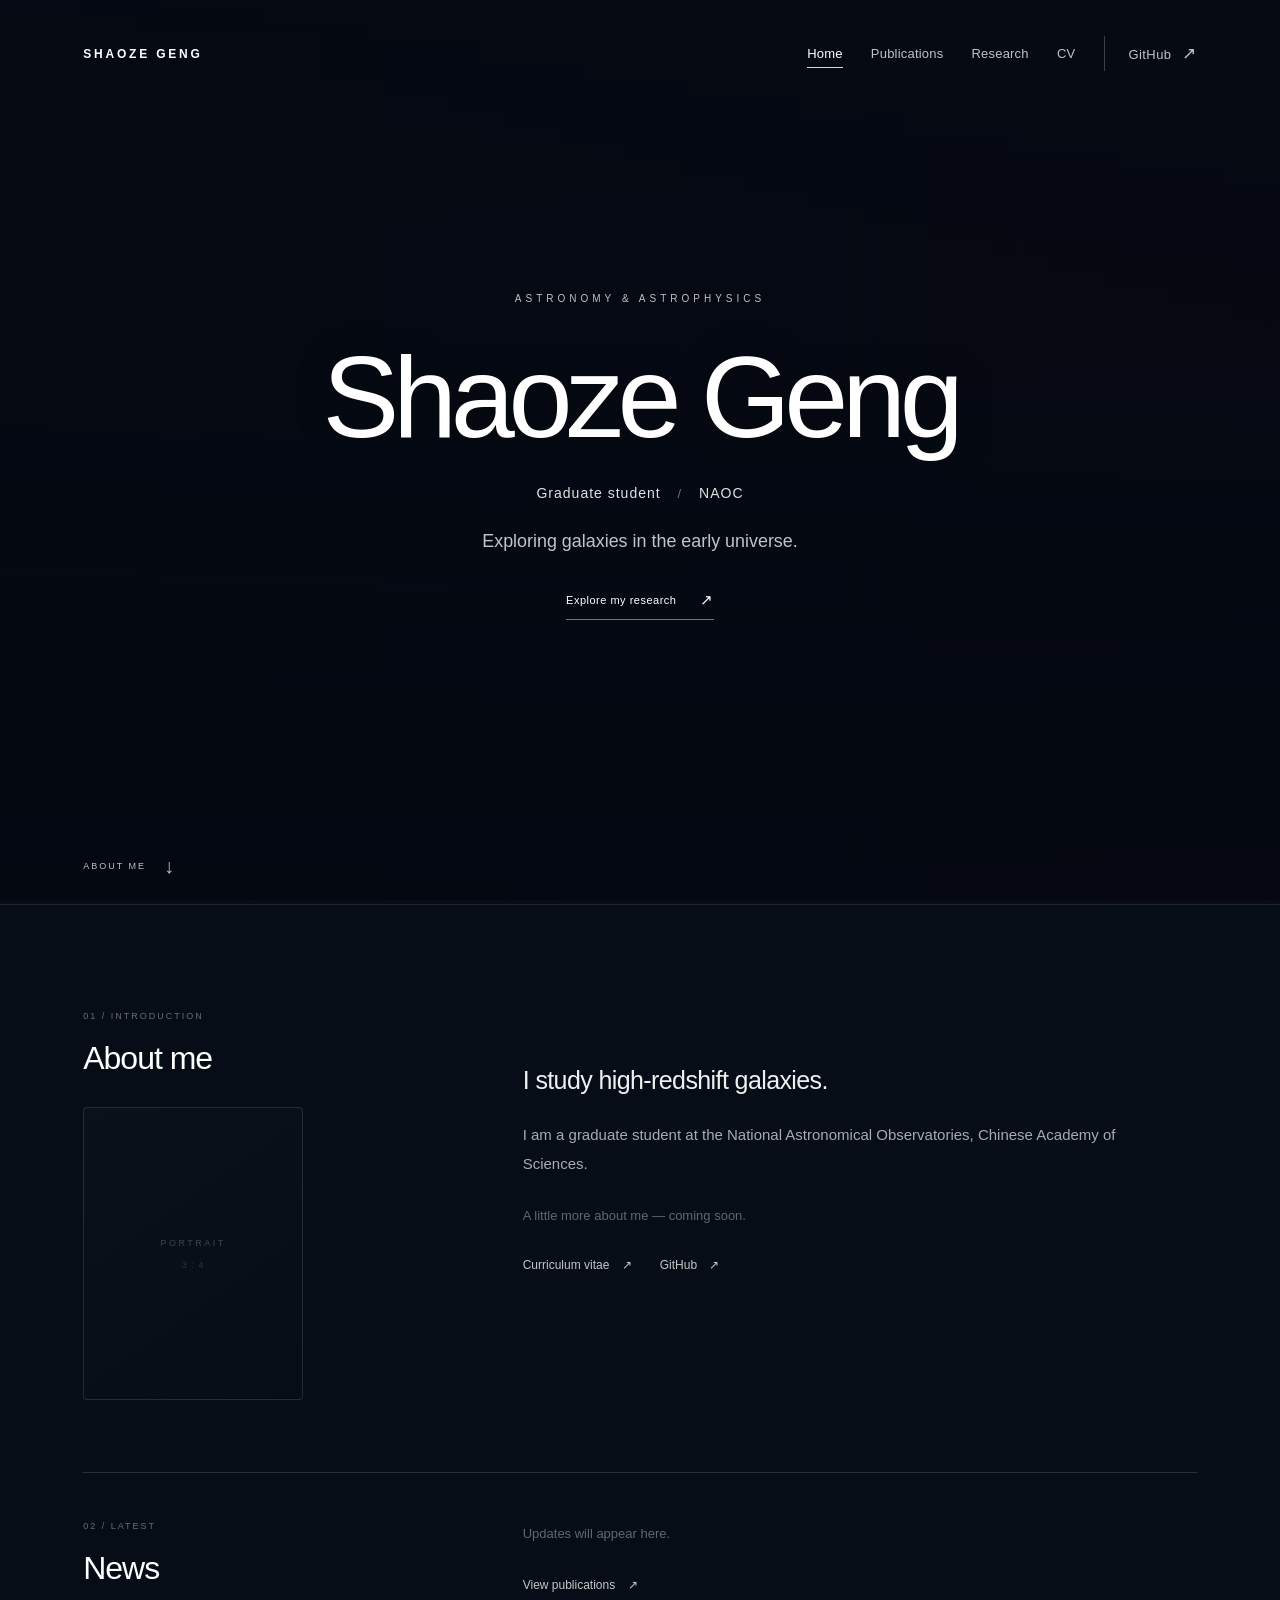
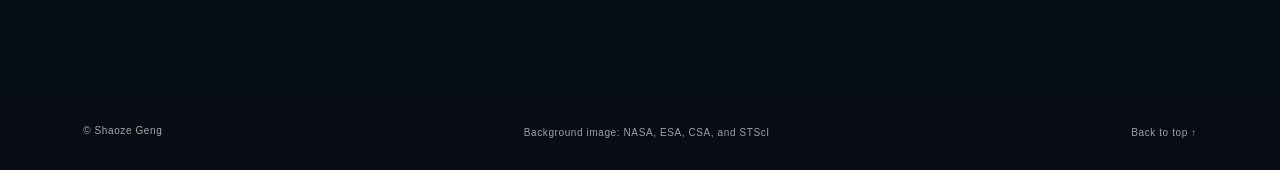
==== index.html @ b5fac6aa "Add files via upload" ====
<!doctype html>
<html lang="en">
<head>
  <meta charset="utf-8">
  <meta name="viewport" content="width=device-width, initial-scale=1">
  <meta name="theme-color" content="#080c15">
  <meta name="description" content="Shaoze Geng — graduate student at NAOC, studying high-redshift galaxies.">
  <title>Shaoze Geng | NAOC</title>
  <link rel="preload" as="image" href="images/webb-deep-field.jpg">
  <link rel="stylesheet" href="style.css">
</head>
<body class="home-page">
  <div class="background" aria-hidden="true"></div>
  <div class="shade" aria-hidden="true"></div>
  <div class="page">
    <header class="topbar" id="home-top">
      <a class="site-name" href="./" aria-label="Shaoze Geng homepage">SHAOZE GENG</a>
      <nav class="navigation" aria-label="Main navigation">
        <a href="./" aria-current="page">Home</a>
        <a href="publications.html">Publications</a>
        <a href="research.html">Research</a>
        <a href="cv.html">CV</a>
        <a class="github" href="https://github.com/Shaoze6563">GitHub <span aria-hidden="true">↗</span></a>
      </nav>
    </header>
    <main id="main" class="home-main">
      <section class="home-hero" aria-labelledby="home-name">
        <div class="hero-identity">
          <p class="eyebrow">ASTRONOMY &amp; ASTROPHYSICS</p>
          <h1 id="home-name">Shaoze Geng</h1>
          <p class="hero-role">Graduate student <span aria-hidden="true">/</span> NAOC</p>
          <!-- Optional: replace this sentence with your own one-line introduction. -->
          <p class="hero-statement">Exploring galaxies in the early universe.</p>
          <a class="hero-research-link" href="research.html">Explore my research <span aria-hidden="true">↗</span></a>
        </div>
        <div class="hero-bottom">
          <a class="scroll-link" href="#about">ABOUT ME <span aria-hidden="true">↓</span></a>
        </div>
      </section>
      <div class="home-details">
        <section class="home-detail-row" id="about" aria-labelledby="about-title">
          <div class="detail-heading">
            <p class="eyebrow">01 / INTRODUCTION</p>
            <h2 id="about-title">About me</h2>
            <div class="portrait-slot" role="img" aria-label="Reserved space for a portrait photograph">
              <!-- To add your portrait: save it as images/portrait.jpg, replace
                   the portrait-placeholder span below with:
                   <img src="images/portrait.jpg" alt="Shaoze Geng" width="600" height="800" loading="lazy"> -->
              <span class="portrait-placeholder"><span>PORTRAIT</span><span>3 : 4</span></span>
            </div>
          </div>
          <div class="detail-body">
            <p class="about-lead">I study high-redshift galaxies.</p>
            <p>I am a graduate student at the National Astronomical Observatories, Chinese Academy of Sciences.</p>
            <!-- Replace the following placeholder with your biography, education,
                 advisor, interests, or anything you would like visitors to know. -->
            <p class="editable-placeholder">A little more about me — coming soon.</p>
            <div class="academic-links" aria-label="Academic links">
              <a href="cv.html">Curriculum vitae <span aria-hidden="true">↗</span></a>
              <a href="https://github.com/Shaoze6563">GitHub <span aria-hidden="true">↗</span></a>
              <!-- Optional: add Email, Google Scholar, ORCID, and NASA ADS links
                   here when you have the real addresses. -->
            </div>
          </div>
        </section>
        <section class="home-detail-row news-row" aria-labelledby="news-title">
          <div class="detail-heading"><p class="eyebrow">02 / LATEST</p><h2 id="news-title">News</h2></div>
          <div class="detail-body">
            <!-- Replace this paragraph with dated news entries.
                 Example structure (fill with real information):
                 <article class="news-entry"><time datetime="YYYY-MM">Month YYYY</time><p>Your update.</p></article> -->
            <p class="editable-placeholder news-placeholder">Updates will appear here.</p>
            <a class="text-link" href="publications.html">View publications <span aria-hidden="true">↗</span></a>
          </div>
        </section>
      </div>
    </main>
    <footer class="home-footer">
      <span class="footer-name">© Shaoze Geng</span>
      <a class="background-credit" href="https://esawebb.org/images/weic2209a/">Background image: NASA, ESA, CSA, and STScI</a>
      <a href="#home-top">Back to top ↑</a>
    </footer>
  </div>
</body>
</html>
---- style.css ----
:root{color-scheme:dark;font-family:Arial,Helvetica,-apple-system,BlinkMacSystemFont,"Segoe UI",sans-serif;color:#fff;background:#080c15;font-synthesis:none;-webkit-font-smoothing:antialiased}
*{box-sizing:border-box}html,body{margin:0;min-height:100%;width:100%}body{position:relative}a{color:inherit;text-decoration:none}a:focus-visible{outline:2px solid #fff;outline-offset:8px}a:hover{opacity:.75}.background,.shade{position:fixed;inset:0;pointer-events:none}.background{background:url("images/webb-deep-field.jpg") center 48%/cover no-repeat}.shade{background:linear-gradient(90deg,rgba(3,7,16,.8) 0%,rgba(3,7,16,.49) 42%,rgba(3,7,16,.1) 100%),linear-gradient(0deg,rgba(3,7,16,.65),transparent 24%,transparent 86%,rgba(3,7,16,.28))}.page{position:relative;min-height:100svh;padding:0 clamp(28px,6.5vw,120px);display:grid;grid-template-rows:auto 1fr auto}.topbar{display:flex;justify-content:space-between;align-items:center;gap:24px;padding:36px 0}.site-name{font-size:12px;font-weight:600;letter-spacing:2.8px}.github{font-size:13px;letter-spacing:.4px}.github span{margin-left:14px;font-size:17px}main{align-self:center;padding:70px 0 90px;max-width:1100px}.eyebrow{font-size:11px;font-weight:500;letter-spacing:3.4px;margin:0 0 26px;color:rgba(255,255,255,.77)}h1{font-size:clamp(64px,8.4vw,142px);font-weight:500;line-height:1.08;letter-spacing:-.065em;margin:0 0 30px}.period{color:rgba(255,255,255,.65)}.position{font-size:clamp(19px,1.65vw,27px);font-weight:400;letter-spacing:-.3px;margin:0 0 17px}.affiliation{font-size:clamp(14px,1.1vw,17px);color:rgba(255,255,255,.74);line-height:1.8;margin:0}.research{display:flex;align-items:center;gap:17px;margin-top:35px}.research .line{width:35px;height:1px;background:rgba(255,255,255,.7)}.research p{font-size:14px;letter-spacing:1px;margin:0;color:rgba(255,255,255,.9)}footer{padding:22px 0 28px;display:flex;align-items:flex-end;justify-content:space-between;gap:25px;color:rgba(255,255,255,.65);font-size:10px;letter-spacing:.6px}.footer-name{padding-bottom:2px}.credit{display:flex;flex-direction:column;text-align:right;gap:6px;line-height:1.5}.credit>span:first-child{color:rgba(255,255,255,.85)}.credit>span:last-child{font-size:9px}.credit>span:last-child span{margin-left:5px}
@media(min-width:1500px){.background{background-position:center 43%}}
@media(max-width:600px){.page{padding:0 26px}.topbar{padding:27px 0}.site-name{font-size:10px;letter-spacing:2px}.github{font-size:12px}.github span{margin-left:8px}main{padding:70px 0 85px}.eyebrow{font-size:9px;letter-spacing:2.3px;margin-bottom:24px}h1{font-size:clamp(48px,11vw,66px);letter-spacing:-.06em;margin-bottom:26px}.position{font-size:19px;line-height:1.5}.affiliation{font-size:13px;line-height:1.85}.research{margin-top:29px;gap:12px}.research p{font-size:12px;letter-spacing:.6px}.research .line{width:24px}.background{background-position:56% center}.shade{background:linear-gradient(90deg,rgba(3,7,16,.67),rgba(3,7,16,.25)),linear-gradient(0deg,rgba(3,7,16,.85),transparent 33%,rgba(3,7,16,.14))}footer{font-size:9px;padding-bottom:22px;gap:16px}.credit{max-width:210px;font-size:9px;letter-spacing:0}.credit>span:last-child{font-size:8px}}
@media(max-height:550px) and (min-width:601px){.topbar{padding:22px 0}main{padding:25px 0}h1{font-size:68px;margin-bottom:18px}.eyebrow{margin-bottom:16px}.research{margin-top:20px}}

/* Shared navigation and interior pages. */
.navigation{display:flex;align-items:center;gap:clamp(18px,2.2vw,36px);font-size:13px;letter-spacing:.2px}.navigation>a{position:relative;padding:7px 0;color:rgba(255,255,255,.75);white-space:nowrap}.navigation>a[aria-current="page"]{color:#fff}.navigation>a[aria-current="page"]:after{content:"";position:absolute;bottom:0;left:0;width:100%;height:1px;background:rgba(255,255,255,.85)}.navigation .github{border-left:1px solid #ffffff38;padding-left:24px}.navigation .github span{margin-left:7px}.inner-page .shade{background:linear-gradient(90deg,rgba(3,7,16,.92),rgba(3,7,16,.79) 65%,rgba(3,7,16,.65))}.document{align-self:start;width:100%;max-width:1020px;padding:68px 0 90px}.document h1{font-size:clamp(46px,6.6vw,94px);letter-spacing:-.055em;line-height:1.1;margin-bottom:22px;overflow-wrap:break-word}.page-intro{font-size:16px;line-height:1.8;color:#ffffffb8;margin:0 0 54px}.content-section{display:grid;grid-template-columns:50px minmax(0,1fr);gap:22px;padding:30px 0 34px;border-top:1px solid #ffffff29}.section-index{font-size:11px;letter-spacing:1px;color:#ffffff73;padding-top:7px}.section-content h2{font-size:24px;font-weight:400;line-height:1.4;letter-spacing:-.4px;margin:0 0 16px}.section-content p{font-size:15px;line-height:1.95;color:#ffffffc2;max-width:720px;margin:0 0 12px}.section-content .eyebrow{font-size:9px;letter-spacing:2px;color:#ffffff80;margin:0 0 12px}.section-content .secondary-text{font-size:13px;color:#ffffff8f}.section-content .pending,.pending{font-size:14px;line-height:1.9;color:#ffffff8f}.document-note{padding-top:20px;border-top:1px solid #ffffff29;margin:0}
@media(max-width:1000px){.topbar{flex-wrap:wrap;gap:20px}.navigation{gap:23px}.navigation .github{padding-left:18px}}
@media(max-width:700px){.topbar{align-items:flex-start;flex-direction:column;padding:27px 0 18px;gap:18px}.navigation{width:100%;gap:clamp(12px,3.6vw,24px);font-size:12px;flex-wrap:wrap}.navigation .github{border:0;padding-left:0;margin-left:auto}.navigation .github span{font-size:14px;margin-left:3px}.document{padding:48px 0 65px}.document h1{font-size:clamp(40px,8.4vw,59px)}.page-intro{font-size:14px;margin-bottom:38px}.content-section{grid-template-columns:26px minmax(0,1fr);gap:12px;padding:25px 0 28px}.section-content h2{font-size:21px}.section-content p{font-size:14px}.section-content .secondary-text{font-size:12px}}
@media(max-width:360px){.navigation{gap:14px}.navigation .github{margin-left:0}.document h1{font-size:37px}}

/* Home: a full-screen introduction, followed by a quiet academic overview. */
html{scroll-behavior:smooth;scroll-padding-top:32px}.home-page .page{display:block}.home-page .shade{background:linear-gradient(180deg,rgba(3,7,16,.32),rgba(3,7,16,.38) 40%,rgba(3,7,16,.68)),linear-gradient(90deg,rgba(3,7,16,.15),rgba(3,7,16,.1))}.home-page .topbar{min-height:103px}.home-main{padding:0;max-width:none;align-self:initial}.home-hero{position:relative;min-height:calc(100svh - 103px);display:grid;grid-template-rows:1fr auto}.hero-identity{align-self:center;text-align:center;padding:55px 0 85px}.hero-identity .eyebrow{font-size:10px;letter-spacing:4px;margin-bottom:30px;color:#ffffffbd}.hero-identity h1{font-size:clamp(68px,9vw,144px);font-weight:400;letter-spacing:-.055em;line-height:1.1;margin:0 0 24px;text-shadow:0 2px 35px #00000040}.hero-role{font-size:14px;letter-spacing:1px;color:#ffffffe0;margin:0 0 25px}.hero-role span{display:inline-block;margin:0 12px;color:#ffffff6e;font-size:13px}.hero-statement{font-size:clamp(16px,1.4vw,21px);font-weight:400;line-height:1.7;color:#ffffffc2;margin:0 auto 34px;max-width:440px}.hero-research-link{font-size:11px;letter-spacing:.5px;display:inline-flex;align-items:center;gap:24px;border-bottom:1px solid #ffffff6b;padding-bottom:10px}.hero-research-link span{font-size:15px}.hero-bottom{display:flex;justify-content:space-between;align-items:flex-end;gap:20px;padding:20px 0 28px}.scroll-link{font-size:9px;letter-spacing:2px;display:flex;align-items:center;gap:18px;color:#ffffffbf}.scroll-link span{font-size:20px;line-height:1}.hero-bottom .credit{font-size:9px;color:#ffffffb3;letter-spacing:.3px}.hero-bottom .credit>span:last-child{font-size:8px}.home-details{background:#080e18f2;margin:0 calc(-1 * clamp(28px,6.5vw,120px));padding:40px clamp(28px,6.5vw,120px) 32px;border-top:1px solid #ffffff17}.home-detail-row{display:grid;grid-template-columns:1fr 1.8fr;gap:65px;max-width:1200px;margin:0 auto;padding:66px 0 72px}.detail-heading .eyebrow{font-size:9px;letter-spacing:2px;color:#ffffff66;margin:0 0 19px}.detail-heading h2{font-size:32px;font-weight:400;letter-spacing:-1px;margin:0}.detail-body{max-width:640px}.detail-body>p{font-size:15px;line-height:1.95;color:#ffffffa6;margin:0 0 18px}.detail-body .about-lead{font-size:25px;line-height:1.5;letter-spacing:-.6px;color:#fffffff0;margin-bottom:20px}.detail-body .editable-placeholder{font-size:13px;color:#ffffff5e;margin-top:25px}.academic-links{display:flex;flex-wrap:wrap;gap:28px;margin-top:30px}.academic-links a,.text-link{font-size:12px;color:#ffffffc2}.academic-links span,.text-link span{margin-left:9px}.news-row{border-top:1px solid #ffffff24;padding-top:48px}.detail-body .news-placeholder{margin-top:0;margin-bottom:28px}.news-entry{display:grid;grid-template-columns:100px 1fr;gap:20px;font-size:14px;line-height:1.8;margin-bottom:22px}.news-entry time{font-size:12px;color:#ffffff73}.news-entry p{margin:0;color:#ffffffbf}.home-footer{padding:28px 0 32px}.home-footer a{font-size:10px;color:#ffffff9c}
@media(max-width:700px){.home-page .topbar{min-height:116px}.home-hero{min-height:calc(100svh - 116px)}.hero-identity{padding:50px 0 65px}.hero-identity h1{font-size:clamp(48px,10.5vw,74px);margin-bottom:22px}.hero-identity .eyebrow{font-size:8px;letter-spacing:2.7px;margin-bottom:25px}.hero-role{font-size:12px;letter-spacing:.5px;margin-bottom:22px}.hero-statement{font-size:16px;max-width:290px;margin-bottom:30px}.hero-bottom{padding-bottom:24px}.scroll-link{font-size:8px;letter-spacing:1.3px;gap:12px}.hero-bottom .credit{max-width:200px;font-size:8px}.hero-bottom .credit>span:last-child{font-size:7px}.home-details{margin:0 calc(-1 * clamp(28px,6.5vw,120px));padding-top:12px;padding-bottom:18px}.home-detail-row{grid-template-columns:1fr;gap:30px;padding:44px 0}.detail-heading h2{font-size:28px}.detail-heading .eyebrow{margin-bottom:13px}.detail-body .about-lead{font-size:23px}.detail-body>p{font-size:14px}.academic-links{gap:25px}.news-entry{grid-template-columns:75px 1fr;gap:14px}}
@media(max-width:600px){.home-details{margin-left:-26px;margin-right:-26px;padding-left:26px;padding-right:26px}}
@media(max-height:550px) and (min-width:701px){.hero-identity{padding:30px 0}.hero-identity h1{font-size:70px;margin-bottom:18px}.hero-identity .eyebrow{margin-bottom:20px}.hero-role{margin-bottom:16px}.hero-statement{margin-bottom:20px}}
@media(prefers-reduced-motion:reduce){html{scroll-behavior:auto}}

/* Reserved portrait space in About me; replace the placeholder with an img. */
.portrait-slot{width:100%;max-width:220px;aspect-ratio:3/4;margin-top:30px;border:1px solid #ffffff1c;border-radius:4px;overflow:hidden;background:linear-gradient(145deg,#ffffff05,#ffffff01);display:grid;place-items:center}.portrait-placeholder{display:flex;flex-direction:column;align-items:center;gap:12px;color:#ffffff38;font-size:9px;letter-spacing:2.5px}.portrait-placeholder>span:last-child{font-size:9px;letter-spacing:1px;color:#ffffff26}.portrait-slot img{display:block;width:100%;height:100%;object-fit:cover;object-position:center}.home-detail-row#about .detail-body{padding-top:51px}@media(max-width:700px){.portrait-slot{max-width:180px;margin-top:24px}.home-detail-row#about .detail-body{padding-top:0}}
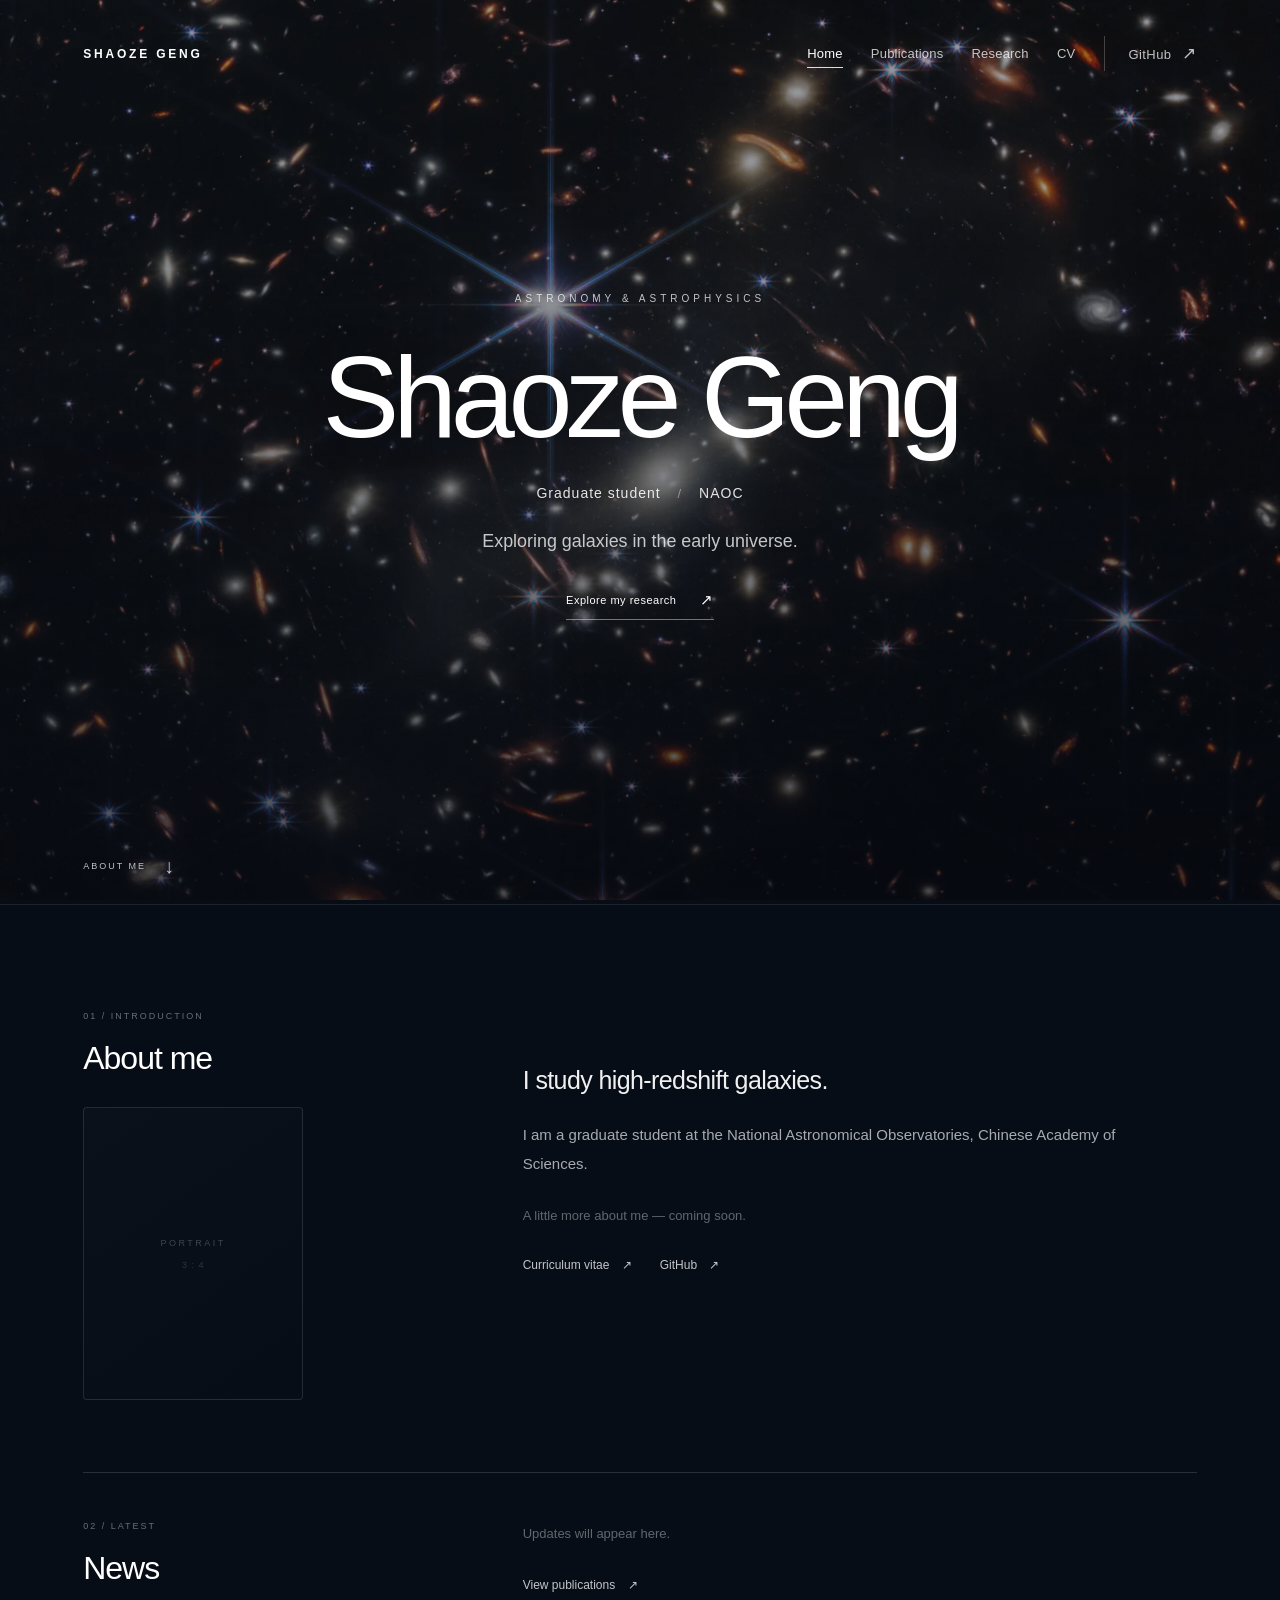
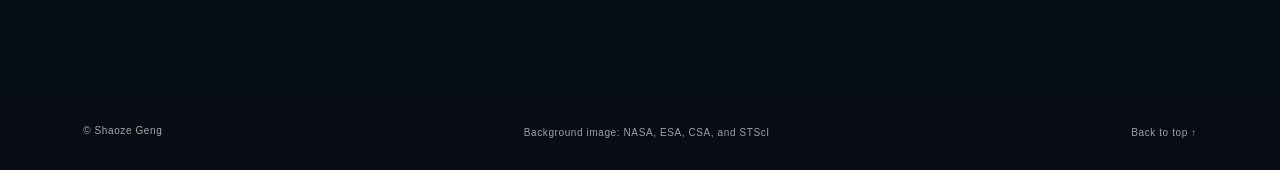
==== commit a71f9bf1: "Add files via upload" ====
--- a/index.html
+++ b/index.html
@@ -6,7 +6,8 @@
   <meta name="theme-color" content="#080c15">
   <meta name="description" content="Shaoze Geng — graduate student at NAOC, studying high-redshift galaxies.">
   <title>Shaoze Geng | NAOC</title>
-  <link rel="preload" as="image" href="images/webb-deep-field.jpg">
+  <link rel="preload" as="image" type="image/webp" href="images/webb-deep-field.webp" media="(min-width:601px)" fetchpriority="high">
+  <link rel="preload" as="image" type="image/webp" href="images/webb-deep-field-mobile.webp" media="(max-width:600px)" fetchpriority="high">
   <link rel="stylesheet" href="style.css">
 </head>
 <body class="home-page">
--- a/style.css
+++ b/style.css
@@ -1,5 +1,5 @@
 :root{color-scheme:dark;font-family:Arial,Helvetica,-apple-system,BlinkMacSystemFont,"Segoe UI",sans-serif;color:#fff;background:#080c15;font-synthesis:none;-webkit-font-smoothing:antialiased}
-*{box-sizing:border-box}html,body{margin:0;min-height:100%;width:100%}body{position:relative}a{color:inherit;text-decoration:none}a:focus-visible{outline:2px solid #fff;outline-offset:8px}a:hover{opacity:.75}.background,.shade{position:fixed;inset:0;pointer-events:none}.background{background:url("images/webb-deep-field.jpg") center 48%/cover no-repeat}.shade{background:linear-gradient(90deg,rgba(3,7,16,.8) 0%,rgba(3,7,16,.49) 42%,rgba(3,7,16,.1) 100%),linear-gradient(0deg,rgba(3,7,16,.65),transparent 24%,transparent 86%,rgba(3,7,16,.28))}.page{position:relative;min-height:100svh;padding:0 clamp(28px,6.5vw,120px);display:grid;grid-template-rows:auto 1fr auto}.topbar{display:flex;justify-content:space-between;align-items:center;gap:24px;padding:36px 0}.site-name{font-size:12px;font-weight:600;letter-spacing:2.8px}.github{font-size:13px;letter-spacing:.4px}.github span{margin-left:14px;font-size:17px}main{align-self:center;padding:70px 0 90px;max-width:1100px}.eyebrow{font-size:11px;font-weight:500;letter-spacing:3.4px;margin:0 0 26px;color:rgba(255,255,255,.77)}h1{font-size:clamp(64px,8.4vw,142px);font-weight:500;line-height:1.08;letter-spacing:-.065em;margin:0 0 30px}.period{color:rgba(255,255,255,.65)}.position{font-size:clamp(19px,1.65vw,27px);font-weight:400;letter-spacing:-.3px;margin:0 0 17px}.affiliation{font-size:clamp(14px,1.1vw,17px);color:rgba(255,255,255,.74);line-height:1.8;margin:0}.research{display:flex;align-items:center;gap:17px;margin-top:35px}.research .line{width:35px;height:1px;background:rgba(255,255,255,.7)}.research p{font-size:14px;letter-spacing:1px;margin:0;color:rgba(255,255,255,.9)}footer{padding:22px 0 28px;display:flex;align-items:flex-end;justify-content:space-between;gap:25px;color:rgba(255,255,255,.65);font-size:10px;letter-spacing:.6px}.footer-name{padding-bottom:2px}.credit{display:flex;flex-direction:column;text-align:right;gap:6px;line-height:1.5}.credit>span:first-child{color:rgba(255,255,255,.85)}.credit>span:last-child{font-size:9px}.credit>span:last-child span{margin-left:5px}
+*{box-sizing:border-box}html,body{margin:0;min-height:100%;width:100%}body{position:relative}a{color:inherit;text-decoration:none}a:focus-visible{outline:2px solid #fff;outline-offset:8px}a:hover{opacity:.75}.background,.shade{position:fixed;inset:0;pointer-events:none}.background{background:url("images/webb-deep-field.webp") center 48%/cover no-repeat}.shade{background:linear-gradient(90deg,rgba(3,7,16,.8) 0%,rgba(3,7,16,.49) 42%,rgba(3,7,16,.1) 100%),linear-gradient(0deg,rgba(3,7,16,.65),transparent 24%,transparent 86%,rgba(3,7,16,.28))}.page{position:relative;min-height:100svh;padding:0 clamp(28px,6.5vw,120px);display:grid;grid-template-rows:auto 1fr auto}.topbar{display:flex;justify-content:space-between;align-items:center;gap:24px;padding:36px 0}.site-name{font-size:12px;font-weight:600;letter-spacing:2.8px}.github{font-size:13px;letter-spacing:.4px}.github span{margin-left:14px;font-size:17px}main{align-self:center;padding:70px 0 90px;max-width:1100px}.eyebrow{font-size:11px;font-weight:500;letter-spacing:3.4px;margin:0 0 26px;color:rgba(255,255,255,.77)}h1{font-size:clamp(64px,8.4vw,142px);font-weight:500;line-height:1.08;letter-spacing:-.065em;margin:0 0 30px}.period{color:rgba(255,255,255,.65)}.position{font-size:clamp(19px,1.65vw,27px);font-weight:400;letter-spacing:-.3px;margin:0 0 17px}.affiliation{font-size:clamp(14px,1.1vw,17px);color:rgba(255,255,255,.74);line-height:1.8;margin:0}.research{display:flex;align-items:center;gap:17px;margin-top:35px}.research .line{width:35px;height:1px;background:rgba(255,255,255,.7)}.research p{font-size:14px;letter-spacing:1px;margin:0;color:rgba(255,255,255,.9)}footer{padding:22px 0 28px;display:flex;align-items:flex-end;justify-content:space-between;gap:25px;color:rgba(255,255,255,.65);font-size:10px;letter-spacing:.6px}.footer-name{padding-bottom:2px}.credit{display:flex;flex-direction:column;text-align:right;gap:6px;line-height:1.5}.credit>span:first-child{color:rgba(255,255,255,.85)}.credit>span:last-child{font-size:9px}.credit>span:last-child span{margin-left:5px}
 @media(min-width:1500px){.background{background-position:center 43%}}
 @media(max-width:600px){.page{padding:0 26px}.topbar{padding:27px 0}.site-name{font-size:10px;letter-spacing:2px}.github{font-size:12px}.github span{margin-left:8px}main{padding:70px 0 85px}.eyebrow{font-size:9px;letter-spacing:2.3px;margin-bottom:24px}h1{font-size:clamp(48px,11vw,66px);letter-spacing:-.06em;margin-bottom:26px}.position{font-size:19px;line-height:1.5}.affiliation{font-size:13px;line-height:1.85}.research{margin-top:29px;gap:12px}.research p{font-size:12px;letter-spacing:.6px}.research .line{width:24px}.background{background-position:56% center}.shade{background:linear-gradient(90deg,rgba(3,7,16,.67),rgba(3,7,16,.25)),linear-gradient(0deg,rgba(3,7,16,.85),transparent 33%,rgba(3,7,16,.14))}footer{font-size:9px;padding-bottom:22px;gap:16px}.credit{max-width:210px;font-size:9px;letter-spacing:0}.credit>span:last-child{font-size:8px}}
 @media(max-height:550px) and (min-width:601px){.topbar{padding:22px 0}main{padding:25px 0}h1{font-size:68px;margin-bottom:18px}.eyebrow{margin-bottom:16px}.research{margin-top:20px}}
@@ -19,3 +19,6 @@
 
 /* Reserved portrait space in About me; replace the placeholder with an img. */
 .portrait-slot{width:100%;max-width:220px;aspect-ratio:3/4;margin-top:30px;border:1px solid #ffffff1c;border-radius:4px;overflow:hidden;background:linear-gradient(145deg,#ffffff05,#ffffff01);display:grid;place-items:center}.portrait-placeholder{display:flex;flex-direction:column;align-items:center;gap:12px;color:#ffffff38;font-size:9px;letter-spacing:2.5px}.portrait-placeholder>span:last-child{font-size:9px;letter-spacing:1px;color:#ffffff26}.portrait-slot img{display:block;width:100%;height:100%;object-fit:cover;object-position:center}.home-detail-row#about .detail-body{padding-top:51px}@media(max-width:700px){.portrait-slot{max-width:180px;margin-top:24px}.home-detail-row#about .detail-body{padding-top:0}}
+
+/* Smaller background for phones; identical crop and positioning. */
+@media(max-width:600px){.background{background-image:url("images/webb-deep-field-mobile.webp")}}
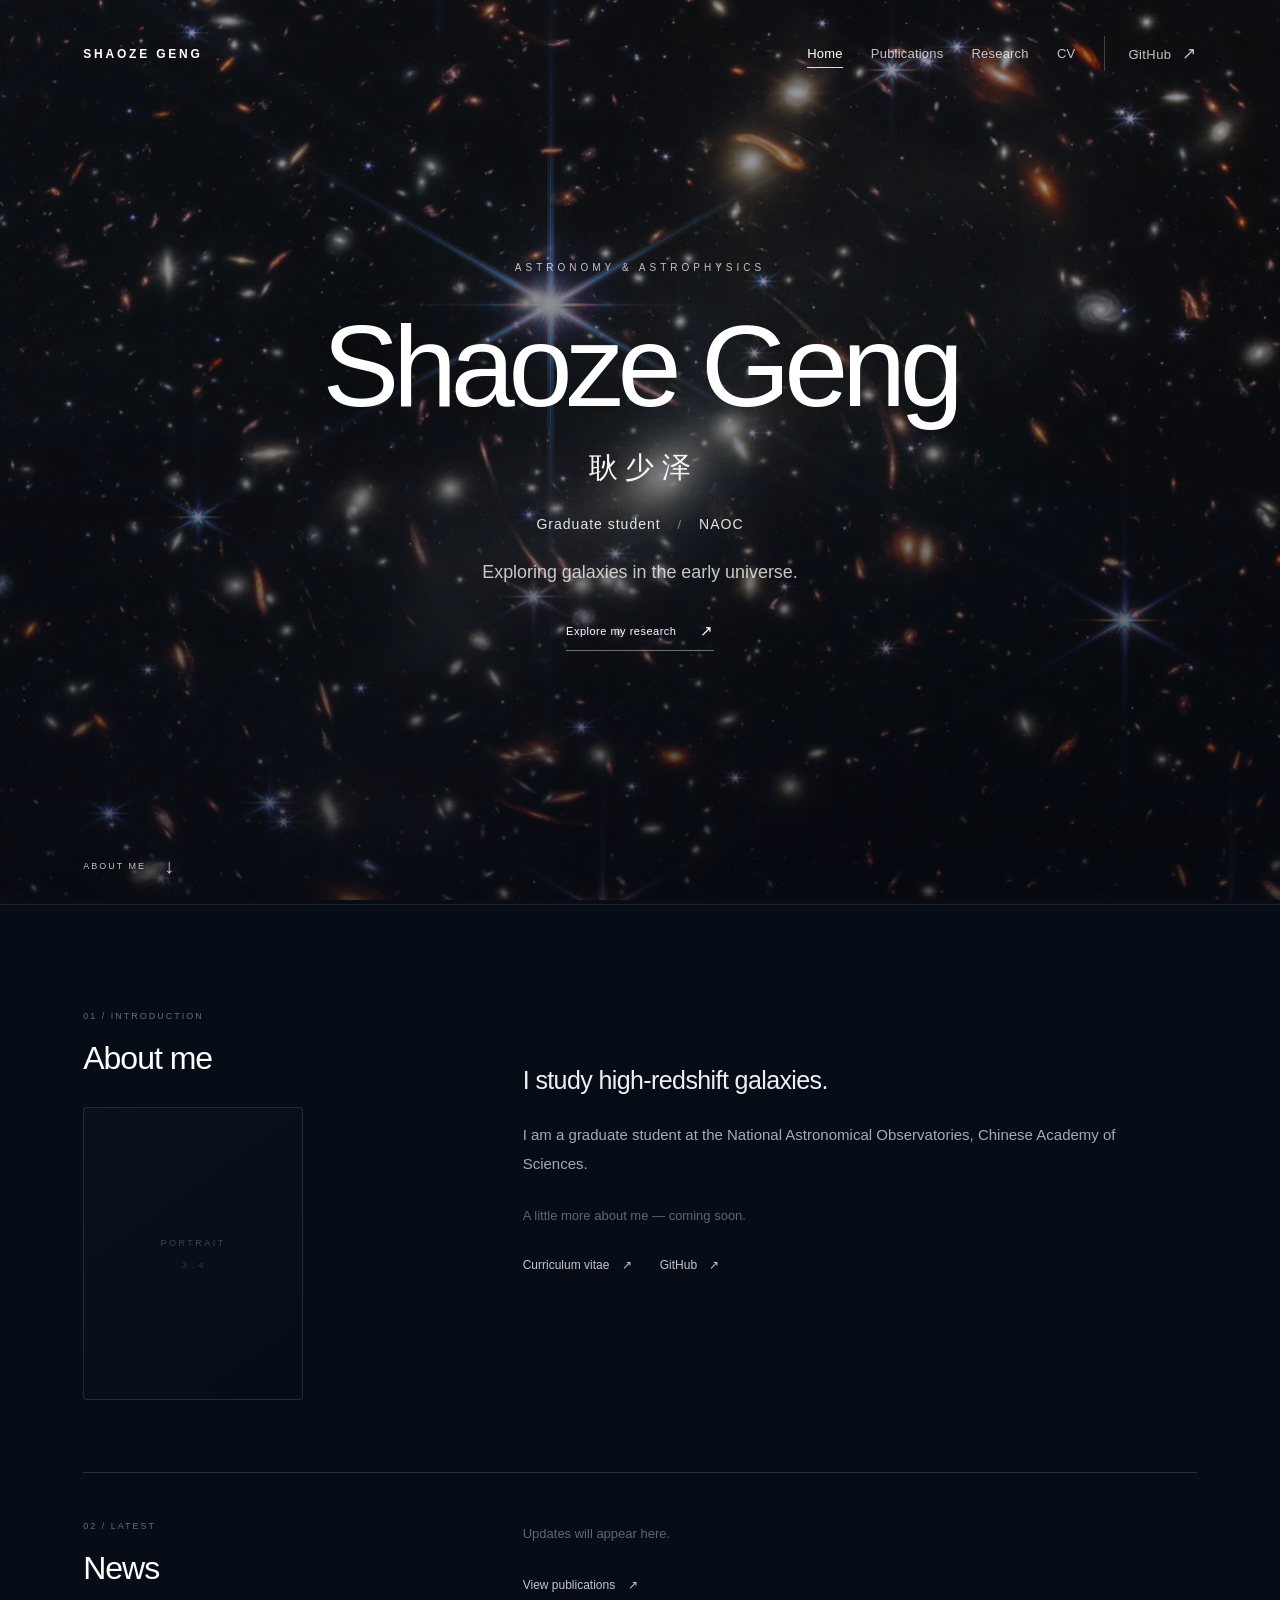
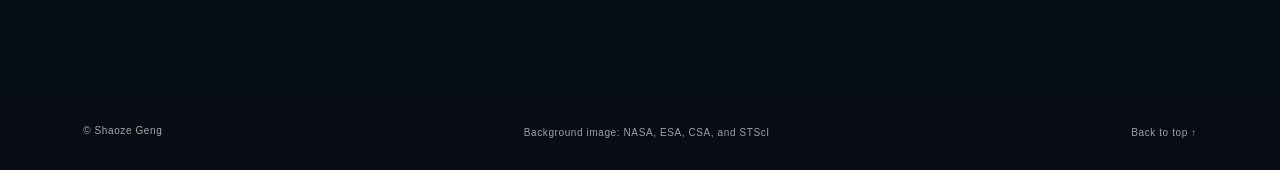
==== commit 75ea6877: "Add files via upload" ====
--- a/index.html
+++ b/index.html
@@ -29,6 +29,7 @@
         <div class="hero-identity">
           <p class="eyebrow">ASTRONOMY &amp; ASTROPHYSICS</p>
           <h1 id="home-name">Shaoze Geng</h1>
+          <p class="hero-chinese-name" lang="zh-CN">耿少泽</p>
           <p class="hero-role">Graduate student <span aria-hidden="true">/</span> NAOC</p>
           <!-- Optional: replace this sentence with your own one-line introduction. -->
           <p class="hero-statement">Exploring galaxies in the early universe.</p>
--- a/style.css
+++ b/style.css
@@ -22,3 +22,6 @@
 
 /* Smaller background for phones; identical crop and positioning. */
 @media(max-width:600px){.background{background-image:url("images/webb-deep-field-mobile.webp")}}
+
+/* Chinese name groups with the English name above the affiliation. */
+.hero-identity .hero-chinese-name{font-family:"PingFang SC","Microsoft YaHei","Noto Sans CJK SC",sans-serif;font-size:clamp(18px,2.25vw,36px);font-weight:400;line-height:1.5;letter-spacing:.25em;text-indent:.25em;color:#fffffff0;margin:-8px 0 27px}@media(max-width:700px){.hero-identity .hero-chinese-name{font-size:18px;margin:-7px 0 24px}}
